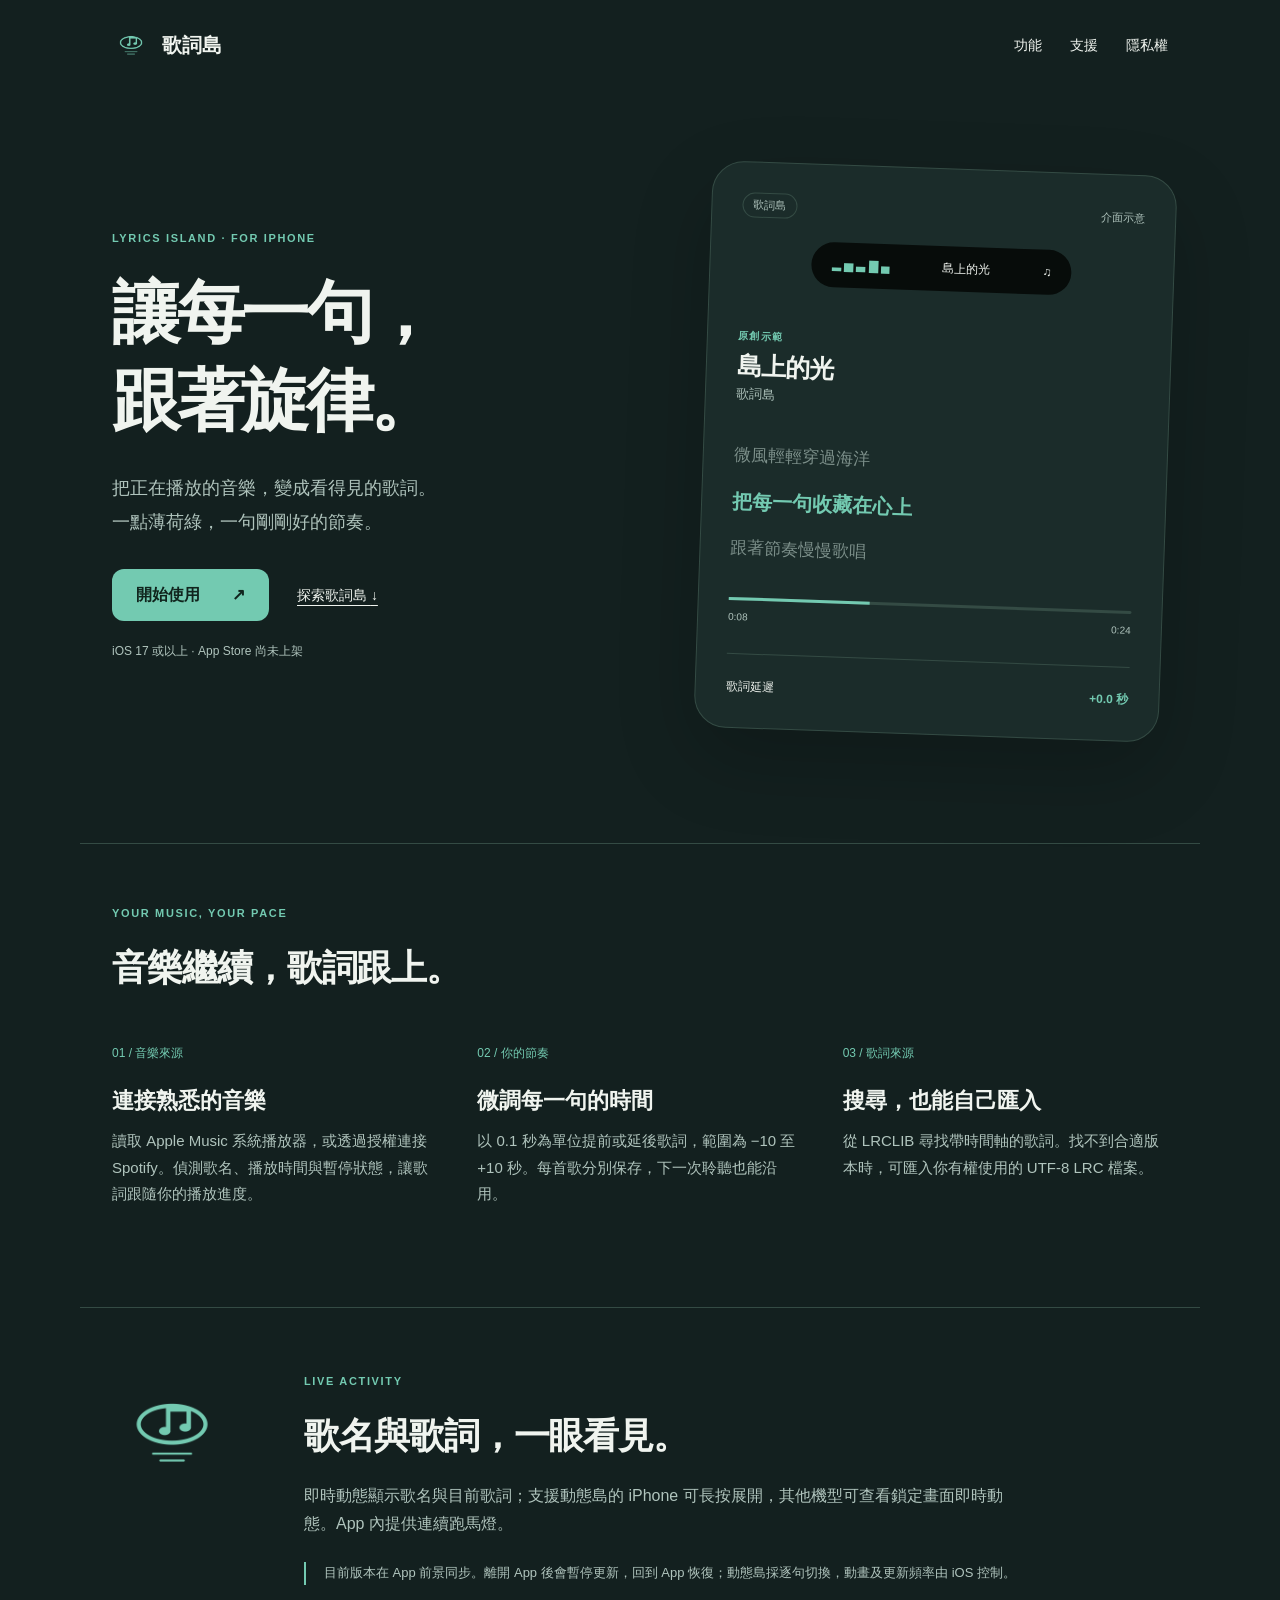
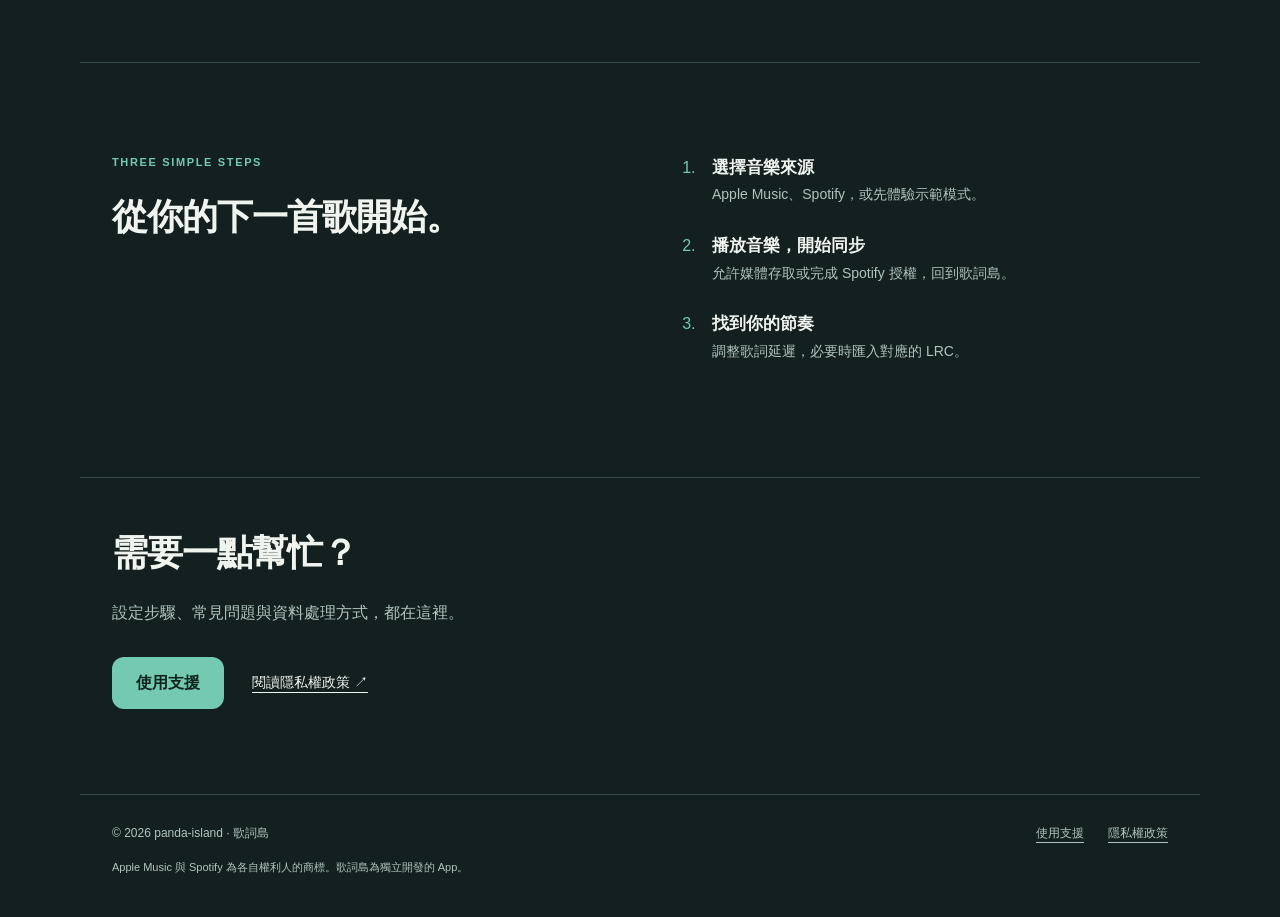
==== index.html @ ba19076a "Publish Lyrics Island website, support and privacy policy" ====
<!doctype html>
<html lang="zh-Hant">
<head>
  <meta charset="utf-8"><meta name="viewport" content="width=device-width,initial-scale=1">
  <title>歌詞島｜讓每一句，跟著旋律</title>
  <meta name="description" content="歌詞島是簡潔的 iPhone 同步歌詞 App，支援 Apple Music、Spotify、LRC 匯入與歌詞延遲調整。查看使用支援與隱私權政策。">
  <meta name="theme-color" content="#13201f">
  <meta property="og:title" content="歌詞島｜讓每一句，跟著旋律">
  <meta property="og:description" content="你的音樂，你的節奏。Apple Music 與 Spotify 同步歌詞工具。">
  <meta property="og:image" content="https://panda-island.github.io/assets/icon.png">
  <link rel="canonical" href="https://panda-island.github.io/">
  <link rel="icon" href="assets/icon.png"><link rel="stylesheet" href="assets/style.css">
</head>
<body>
  <a class="skip" href="#main">跳至主要內容</a>
  <header class="header wrap"><a class="brand" href="./" aria-label="歌詞島首頁"><img src="assets/icon.png" alt="" width="38" height="38">歌詞島</a><nav aria-label="主選單"><a href="#features">功能</a><a href="support/">支援</a><a href="privacy/">隱私權</a></nav></header>
  <main id="main">
    <section class="hero wrap">
      <div class="hero-copy"><p class="eyebrow">LYRICS ISLAND · FOR IPHONE</p><h1>讓每一句，<br>跟著旋律。</h1><p class="intro">把正在播放的音樂，變成看得見的歌詞。<br>一點薄荷綠，一句剛剛好的節奏。</p><div class="actions"><a class="button" href="support/">開始使用 <span aria-hidden="true">↗</span></a><a class="text-link" href="#features">探索歌詞島 <span aria-hidden="true">↓</span></a></div><p class="small">iOS 17 或以上 · App Store 尚未上架</p></div>
      <div class="preview" aria-label="歌詞島介面示意，使用原創示範歌詞">
        <div class="preview-top"><span class="pill">歌詞島</span><span>介面示意</span></div>
        <div class="island"><span class="wave" aria-hidden="true">▂ ▅ ▃ ▇ ▄</span><span>島上的光</span><span aria-hidden="true">♫</span></div>
        <div class="song"><span class="eyebrow">原創示範</span><h2>島上的光</h2><p>歌詞島</p></div>
        <div class="lyric-demo"><p class="muted">微風輕輕穿過海洋</p><p class="current">把每一句收藏在心上</p><p class="muted">跟著節奏慢慢歌唱</p></div>
        <div class="progress" aria-hidden="true"><span></span></div><div class="time"><span>0:08</span><span>0:24</span></div>
        <div class="delay-demo"><span>歌詞延遲</span><strong>+0.0 秒</strong></div>
      </div>
    </section>
    <section class="features wrap" id="features"><div class="section-heading"><p class="eyebrow">YOUR MUSIC, YOUR PACE</p><h2>音樂繼續，歌詞跟上。</h2></div><div class="feature-grid">
      <article><span class="number">01 / 音樂來源</span><h3>連接熟悉的音樂</h3><p>讀取 Apple Music 系統播放器，或透過授權連接 Spotify。偵測歌名、播放時間與暫停狀態，讓歌詞跟隨你的播放進度。</p></article>
      <article><span class="number">02 / 你的節奏</span><h3>微調每一句的時間</h3><p>以 0.1 秒為單位提前或延後歌詞，範圍為 −10 至 +10 秒。每首歌分別保存，下一次聆聽也能沿用。</p></article>
      <article><span class="number">03 / 歌詞來源</span><h3>搜尋，也能自己匯入</h3><p>從 LRCLIB 尋找帶時間軸的歌詞。找不到合適版本時，可匯入你有權使用的 UTF-8 LRC 檔案。</p></article>
    </div></section>
    <section class="activity-section wrap"><img src="assets/icon.png" alt="歌詞島薄荷綠音符圖示" width="120" height="120" loading="lazy"><div><p class="eyebrow">LIVE ACTIVITY</p><h2>歌名與歌詞，一眼看見。</h2><p>即時動態顯示歌名與目前歌詞；支援動態島的 iPhone 可長按展開，其他機型可查看鎖定畫面即時動態。App 內提供連續跑馬燈。</p><p class="notice">目前版本在 App 前景同步。離開 App 後會暫停更新，回到 App 恢復；動態島採逐句切換，動畫及更新頻率由 iOS 控制。</p></div></section>
    <section class="getting-started wrap"><div><p class="eyebrow">THREE SIMPLE STEPS</p><h2>從你的下一首歌開始。</h2></div><ol><li><strong>選擇音樂來源</strong><span>Apple Music、Spotify，或先體驗示範模式。</span></li><li><strong>播放音樂，開始同步</strong><span>允許媒體存取或完成 Spotify 授權，回到歌詞島。</span></li><li><strong>找到你的節奏</strong><span>調整歌詞延遲，必要時匯入對應的 LRC。</span></li></ol></section>
    <section class="help-strip wrap"><h2>需要一點幫忙？</h2><p>設定步驟、常見問題與資料處理方式，都在這裡。</p><div class="actions"><a class="button" href="support/">使用支援</a><a class="text-link" href="privacy/">閱讀隱私權政策 ↗</a></div></section>
  </main>
  <footer class="footer wrap"><span>© 2026 panda-island · 歌詞島</span><div><a href="support/">使用支援</a><a href="privacy/">隱私權政策</a></div><p>Apple Music 與 Spotify 為各自權利人的商標。歌詞島為獨立開發的 App。</p></footer>
</body>
</html>
---- assets/style.css ----
:root{color-scheme:dark;--bg:#13201f;--surface:#1b2c2a;--mint:#73cab1;--text:#f0f4ef;--muted:#b0c4bd;--line:#344b44;--ink:#10241d}
*{box-sizing:border-box}html{scroll-behavior:smooth;scroll-padding-top:24px}body{margin:0;background:var(--bg);color:var(--text);font-family:-apple-system,BlinkMacSystemFont,"Segoe UI","Noto Sans TC",sans-serif;line-height:1.75}a{color:inherit;text-underline-offset:5px}a:hover{color:var(--mint)}a:focus-visible,summary:focus-visible{outline:3px solid var(--mint);outline-offset:5px}.wrap{max-width:1120px;margin:auto;padding-inline:32px}.skip{position:absolute;left:16px;top:-100px;background:var(--mint);color:var(--ink);padding:8px 16px;z-index:5}.skip:focus{top:12px}.header{display:flex;align-items:center;justify-content:space-between;padding-block:26px}.brand{display:flex;align-items:center;gap:12px;font-size:20px;font-weight:700;text-decoration:none}.brand img{border-radius:10px}.header nav{display:flex;gap:28px;font-size:14px}.header nav a{text-decoration:none}.hero{display:grid;grid-template-columns:1.1fr 1fr;align-items:center;gap:80px;padding-block:78px 108px}.eyebrow{font-size:11px;font-weight:700;letter-spacing:.15em;color:var(--mint);margin:0 0 20px}h1,h2,h3,p{margin-top:0}h1{font-size:clamp(42px,5.5vw,68px);letter-spacing:-.05em;line-height:1.3;margin-bottom:26px}h2{font-size:clamp(26px,3vw,36px);line-height:1.4;letter-spacing:-.03em;margin-bottom:20px}h3{font-size:22px;line-height:1.4;margin-block:20px 12px}.intro{font-size:18px;color:var(--muted);line-height:1.9}.actions{display:flex;align-items:center;gap:28px;flex-wrap:wrap;margin-block:30px 20px}.button{display:inline-flex;justify-content:center;align-items:center;gap:32px;background:var(--mint);color:var(--ink);text-decoration:none;font-weight:700;padding:12px 24px;border-radius:12px}.button:hover{background:#9fddc8;color:var(--ink)}.text-link{font-size:14px}.small{font-size:12px;color:var(--muted)}.preview{background:var(--surface);border:1px solid var(--line);border-radius:32px;padding:30px;box-shadow:0 30px 80px #0003;transform:rotate(2deg)}.preview-top{display:flex;justify-content:space-between;align-items:center;font-size:11px;color:var(--muted)}.pill{border:1px solid var(--line);border-radius:99px;padding:2px 10px}.island{display:flex;align-items:center;justify-content:space-between;background:#070c0a;border-radius:28px;margin:22px auto 36px;padding:12px 20px;font-size:12px;max-width:260px}.wave{color:var(--mint)}.song h2{font-size:25px;margin-bottom:0}.song p{font-size:13px;color:var(--muted)}.song .eyebrow{font-size:10px}.lyric-demo{margin-block:34px}.lyric-demo p{font-size:17px;margin-bottom:14px}.lyric-demo .current{font-size:20px;font-weight:700;color:var(--mint)}.muted{color:var(--muted);opacity:.65}.progress{height:3px;background:var(--line);border-radius:9px}.progress span{display:block;height:100%;width:35%;background:var(--mint)}.time{display:flex;justify-content:space-between;font-size:10px;color:var(--muted);margin-top:8px}.delay-demo{display:flex;justify-content:space-between;align-items:center;border-top:1px solid var(--line);padding-top:22px;margin-top:28px;font-size:12px}.delay-demo strong{color:var(--mint);font-variant-numeric:tabular-nums}.features{padding-block:60px 85px;border-top:1px solid var(--line)}.section-heading{margin-bottom:44px}.feature-grid{display:grid;grid-template-columns:repeat(3,1fr);gap:40px}.number{font-size:12px;color:var(--mint)}.feature-grid p{font-size:15px;color:var(--muted)}.activity-section{display:grid;grid-template-columns:140px 1fr;gap:52px;align-items:start;padding-block:64px;border-top:1px solid var(--line);border-bottom:1px solid var(--line)}.activity-section img{border-radius:28px}.activity-section p{max-width:720px;color:var(--muted)}.activity-section .eyebrow{color:var(--mint)}.notice{border-left:2px solid var(--mint);padding-left:18px;font-size:13px;margin-top:24px}.getting-started{display:grid;grid-template-columns:1fr 1fr;gap:80px;padding-block:90px}.getting-started ol{margin:0;padding-left:20px}.getting-started li{padding-left:12px;margin-bottom:24px;color:var(--mint)}.getting-started strong{display:block;color:var(--text);font-size:17px}.getting-started span{display:block;color:var(--muted);font-size:14px}.help-strip{padding-block:50px 65px;border-top:1px solid var(--line)}.help-strip p{color:var(--muted)}.footer{border-top:1px solid var(--line);padding-block:28px 40px;font-size:12px;color:var(--muted);display:flex;flex-wrap:wrap;justify-content:space-between;gap:14px}.footer div{display:flex;gap:24px}.footer p{flex-basis:100%;font-size:11px;margin:0}.document{max-width:840px;padding-block:50px 80px}.document h1{font-size:42px;margin-bottom:20px}.document .lead{font-size:18px;color:var(--muted)}.document section{margin-top:38px}.document section h2{font-size:23px}.document p,.document li{color:var(--muted)}.document strong{color:var(--text)}.document li{margin-bottom:10px}.document table{width:100%;border-collapse:collapse;font-size:14px}.document th,.document td{text-align:left;padding:16px 12px;border-bottom:1px solid var(--line);vertical-align:top}.document th{color:var(--mint)}.document td{color:var(--muted)}.document code{font-size:.9em;overflow-wrap:anywhere;background:var(--surface);padding:3px 7px;border-radius:5px}.contact{background:var(--surface);border:1px solid var(--line);padding:28px;border-radius:20px}.contact .button{margin-top:12px}details{border-bottom:1px solid var(--line);padding-block:18px}summary{cursor:pointer;font-weight:650}details p{margin:12px 0 0;padding-left:4px}.table-scroll{overflow-x:auto}.document ul{padding-left:23px}.last-updated{font-size:13px;color:var(--muted);border-bottom:1px solid var(--line);padding-bottom:28px}.crumb{color:var(--mint);font-size:13px;display:inline-block;margin-bottom:24px}.document .eyebrow{color:var(--mint)}
@media(max-width:760px){.wrap{padding-inline:24px}.header{padding-block:20px}.header nav{gap:18px;font-size:13px}.hero{grid-template-columns:1fr;gap:44px;padding-block:42px 60px}.preview{transform:none;max-width:460px;width:100%;margin:auto;padding:26px}.feature-grid{grid-template-columns:1fr;gap:22px}.features{padding-block:44px}.feature-grid article{border-top:1px solid var(--line);padding-top:25px}.activity-section{grid-template-columns:1fr;gap:25px;padding-block:44px}.activity-section img{width:80px;height:80px;border-radius:20px}.getting-started{grid-template-columns:1fr;gap:20px;padding-block:50px}.help-strip{padding-block:40px}.document{padding-block:30px 55px}.document h1{font-size:34px}.document table{min-width:560px}.footer{gap:20px}.intro br{display:none}.brand{font-size:18px;gap:8px}.brand img{width:32px;height:32px}.actions{gap:20px}}
@media(prefers-reduced-motion:reduce){html{scroll-behavior:auto}}
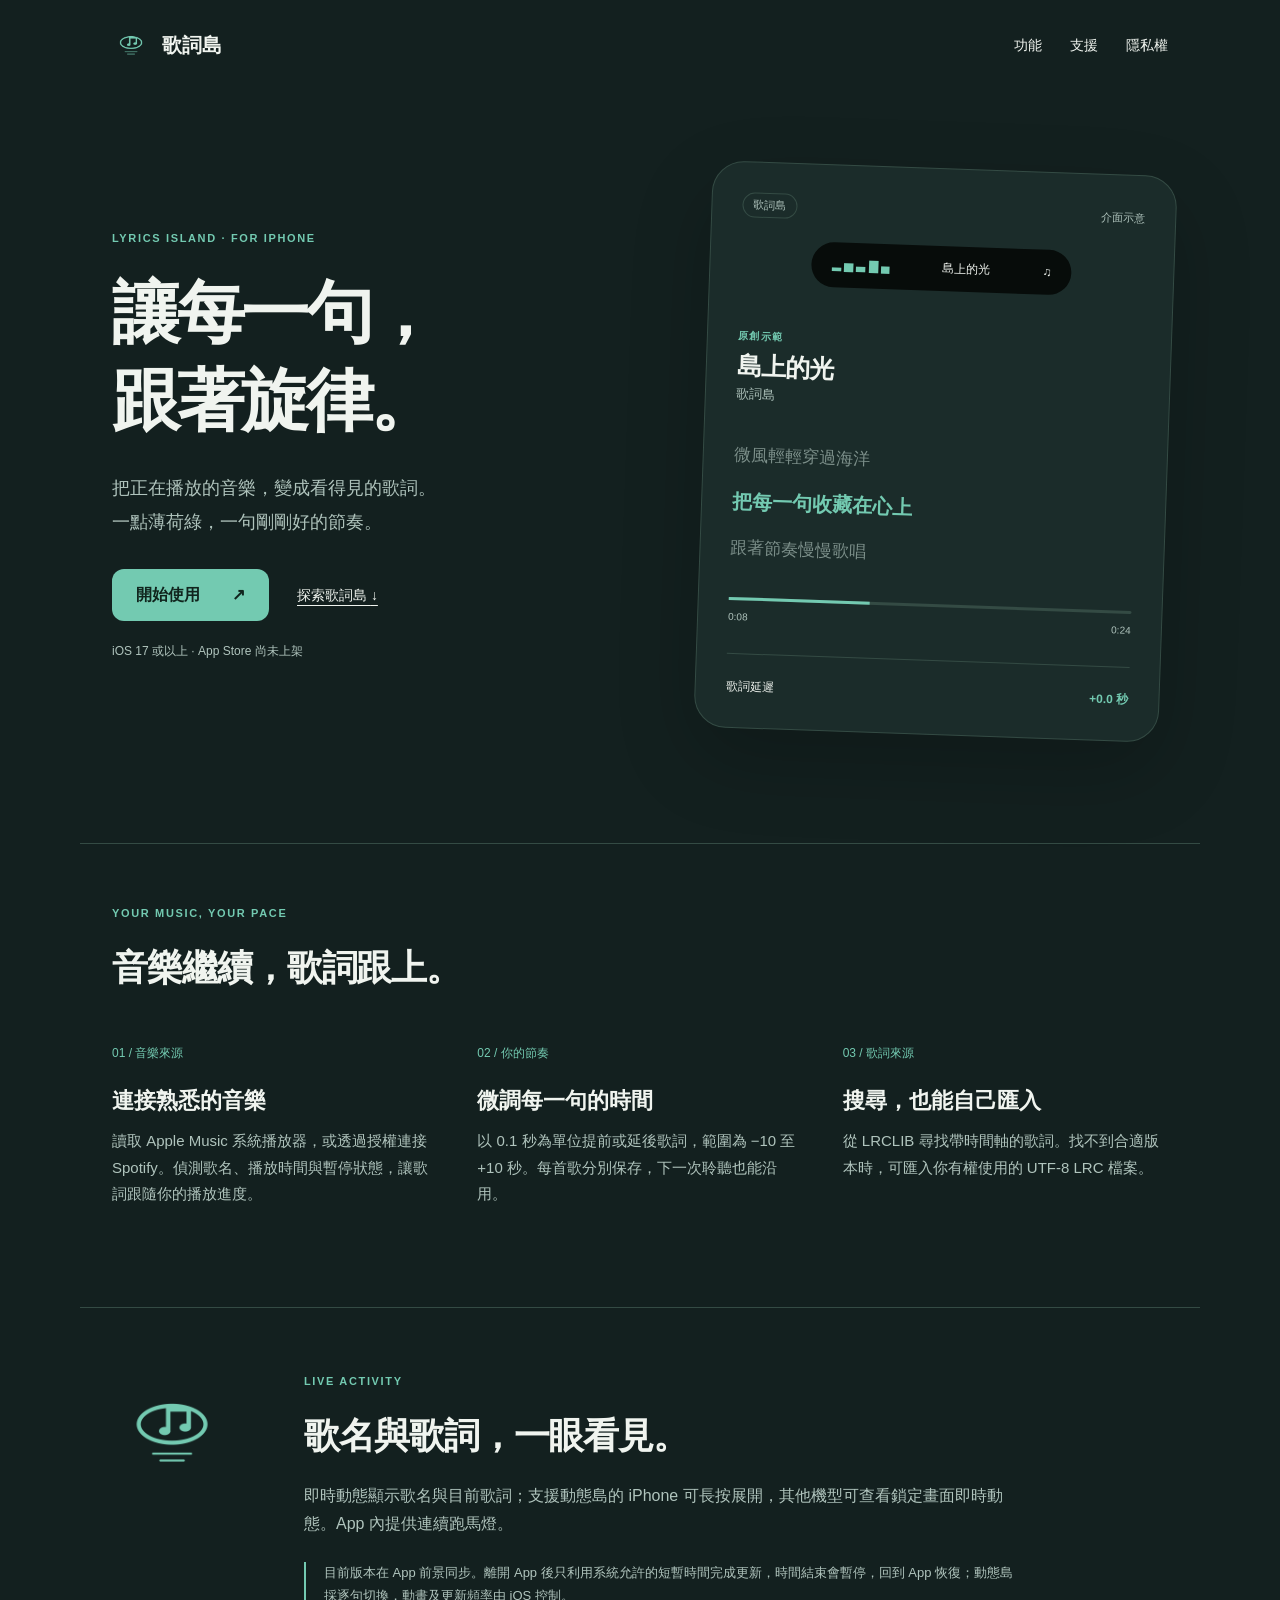
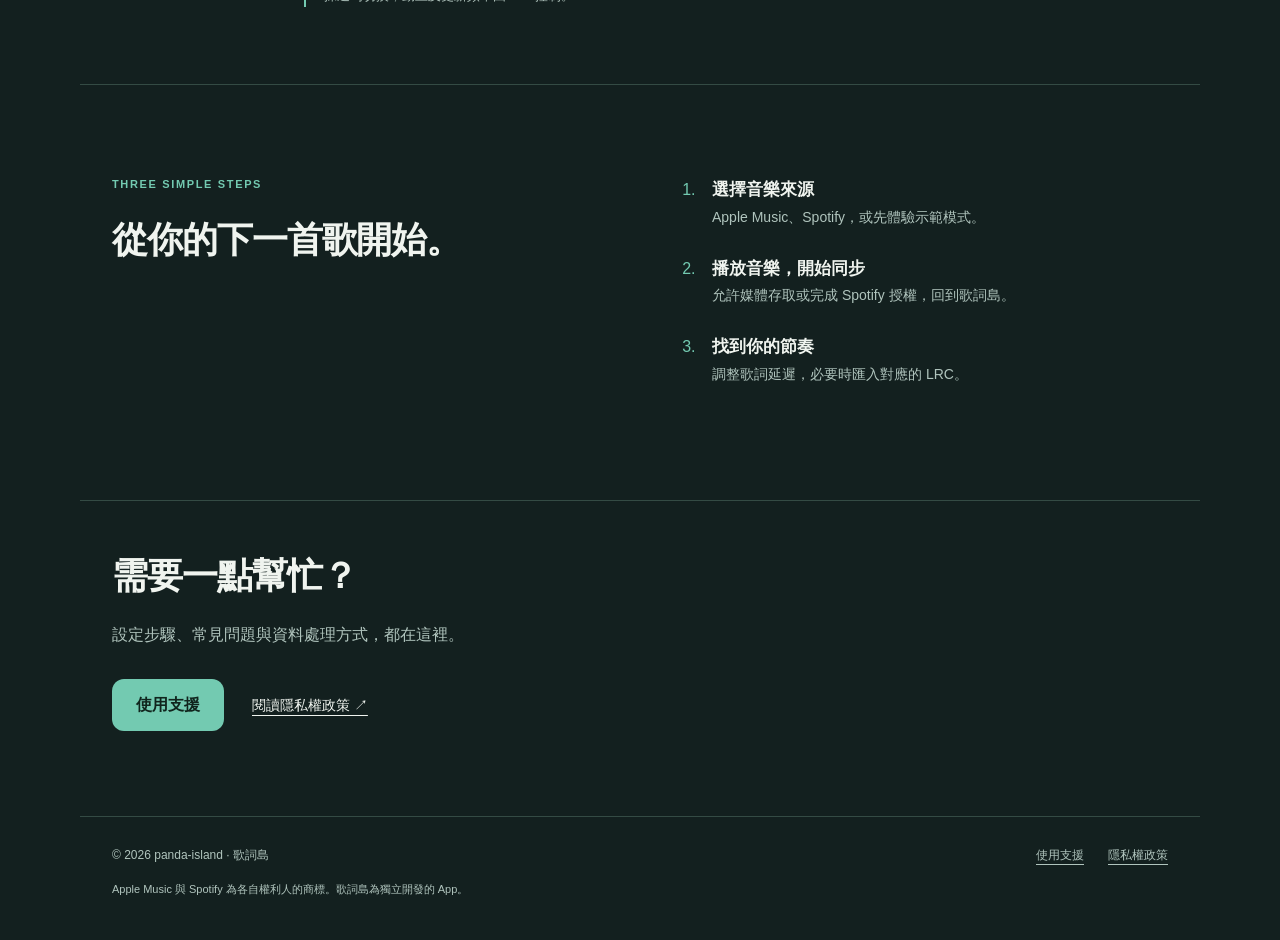
==== commit 79f9ae07: "Clarify finite background updates and store release scope" ====
--- a/index.html
+++ b/index.html
@@ -31,7 +31,7 @@
       <article><span class="number">02 / 你的節奏</span><h3>微調每一句的時間</h3><p>以 0.1 秒為單位提前或延後歌詞，範圍為 −10 至 +10 秒。每首歌分別保存，下一次聆聽也能沿用。</p></article>
       <article><span class="number">03 / 歌詞來源</span><h3>搜尋，也能自己匯入</h3><p>從 LRCLIB 尋找帶時間軸的歌詞。找不到合適版本時，可匯入你有權使用的 UTF-8 LRC 檔案。</p></article>
     </div></section>
-    <section class="activity-section wrap"><img src="assets/icon.png" alt="歌詞島薄荷綠音符圖示" width="120" height="120" loading="lazy"><div><p class="eyebrow">LIVE ACTIVITY</p><h2>歌名與歌詞，一眼看見。</h2><p>即時動態顯示歌名與目前歌詞；支援動態島的 iPhone 可長按展開，其他機型可查看鎖定畫面即時動態。App 內提供連續跑馬燈。</p><p class="notice">目前版本在 App 前景同步。離開 App 後會暫停更新，回到 App 恢復；動態島採逐句切換，動畫及更新頻率由 iOS 控制。</p></div></section>
+    <section class="activity-section wrap"><img src="assets/icon.png" alt="歌詞島薄荷綠音符圖示" width="120" height="120" loading="lazy"><div><p class="eyebrow">LIVE ACTIVITY</p><h2>歌名與歌詞，一眼看見。</h2><p>即時動態顯示歌名與目前歌詞；支援動態島的 iPhone 可長按展開，其他機型可查看鎖定畫面即時動態。App 內提供連續跑馬燈。</p><p class="notice">目前版本在 App 前景同步。離開 App 後只利用系統允許的短暫時間完成更新，時間結束會暫停，回到 App 恢復；動態島採逐句切換，動畫及更新頻率由 iOS 控制。</p></div></section>
     <section class="getting-started wrap"><div><p class="eyebrow">THREE SIMPLE STEPS</p><h2>從你的下一首歌開始。</h2></div><ol><li><strong>選擇音樂來源</strong><span>Apple Music、Spotify，或先體驗示範模式。</span></li><li><strong>播放音樂，開始同步</strong><span>允許媒體存取或完成 Spotify 授權，回到歌詞島。</span></li><li><strong>找到你的節奏</strong><span>調整歌詞延遲，必要時匯入對應的 LRC。</span></li></ol></section>
     <section class="help-strip wrap"><h2>需要一點幫忙？</h2><p>設定步驟、常見問題與資料處理方式，都在這裡。</p><div class="actions"><a class="button" href="support/">使用支援</a><a class="text-link" href="privacy/">閱讀隱私權政策 ↗</a></div></section>
   </main>
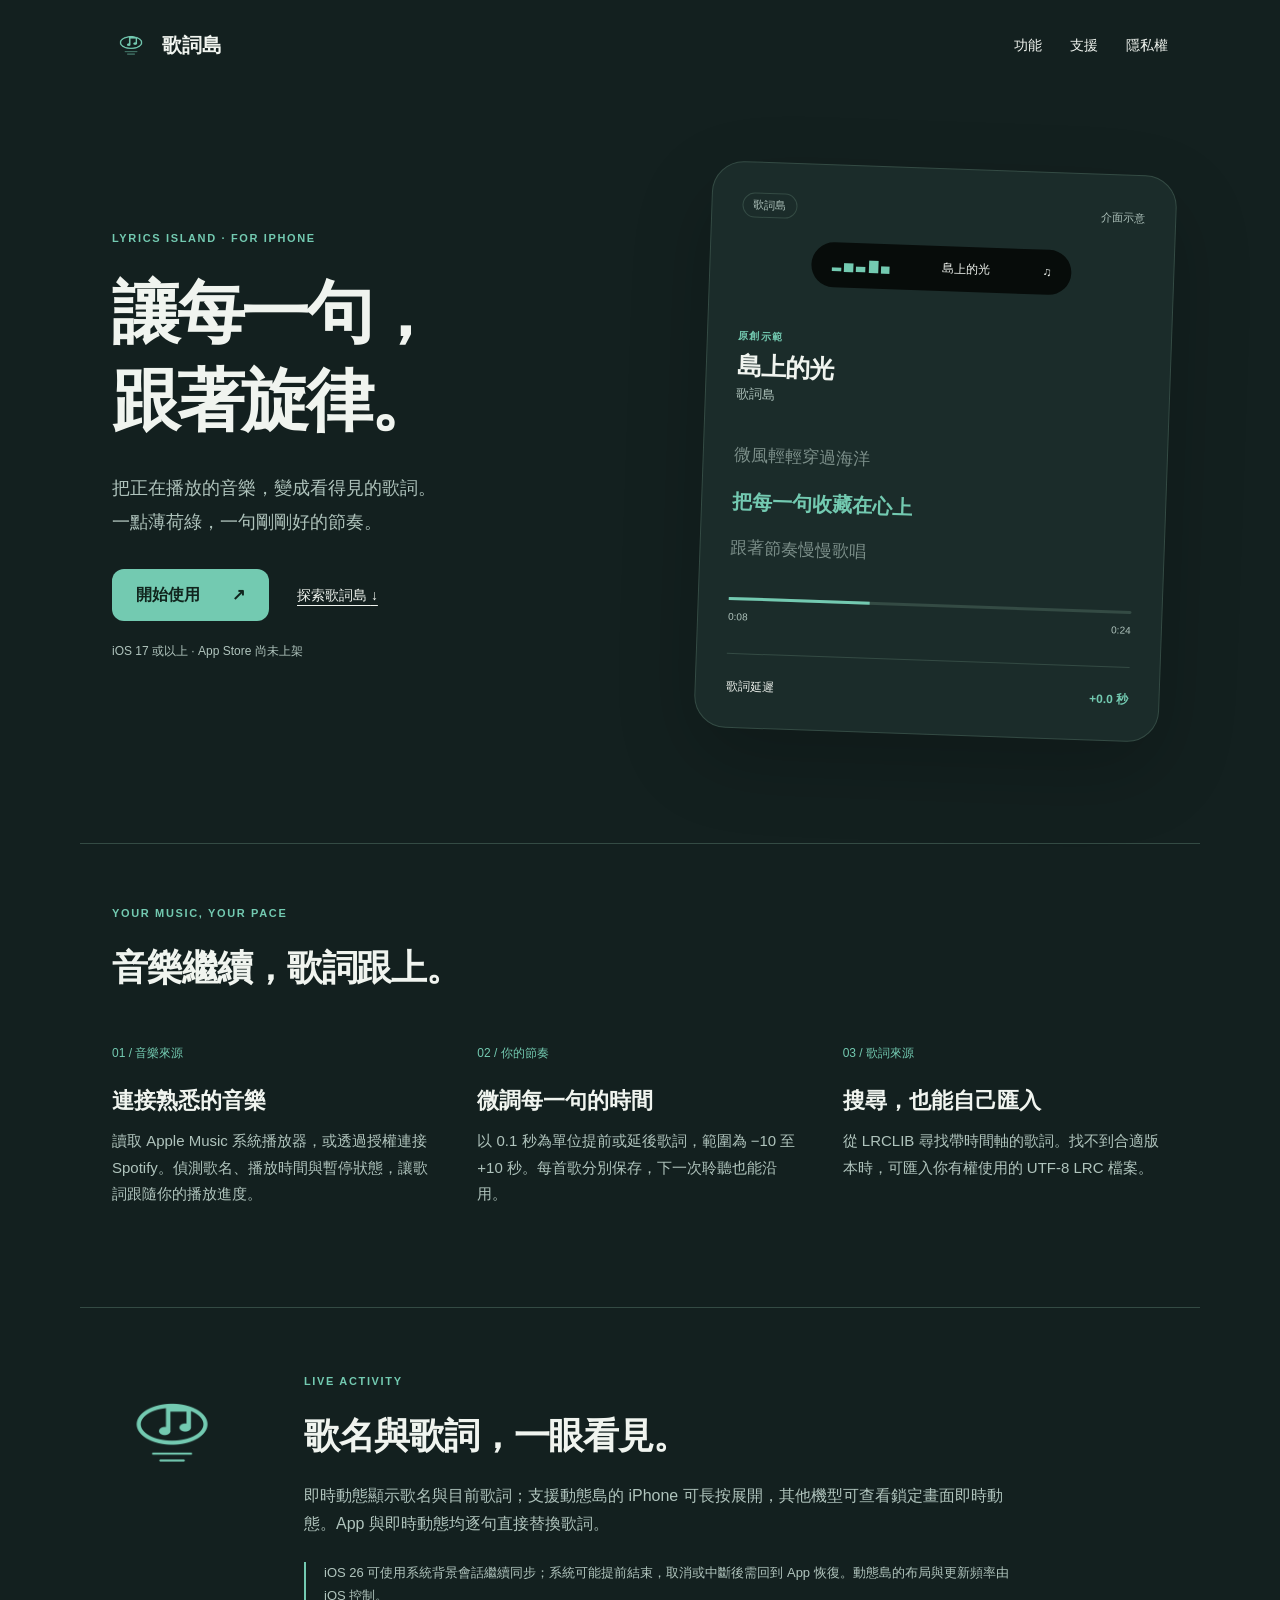
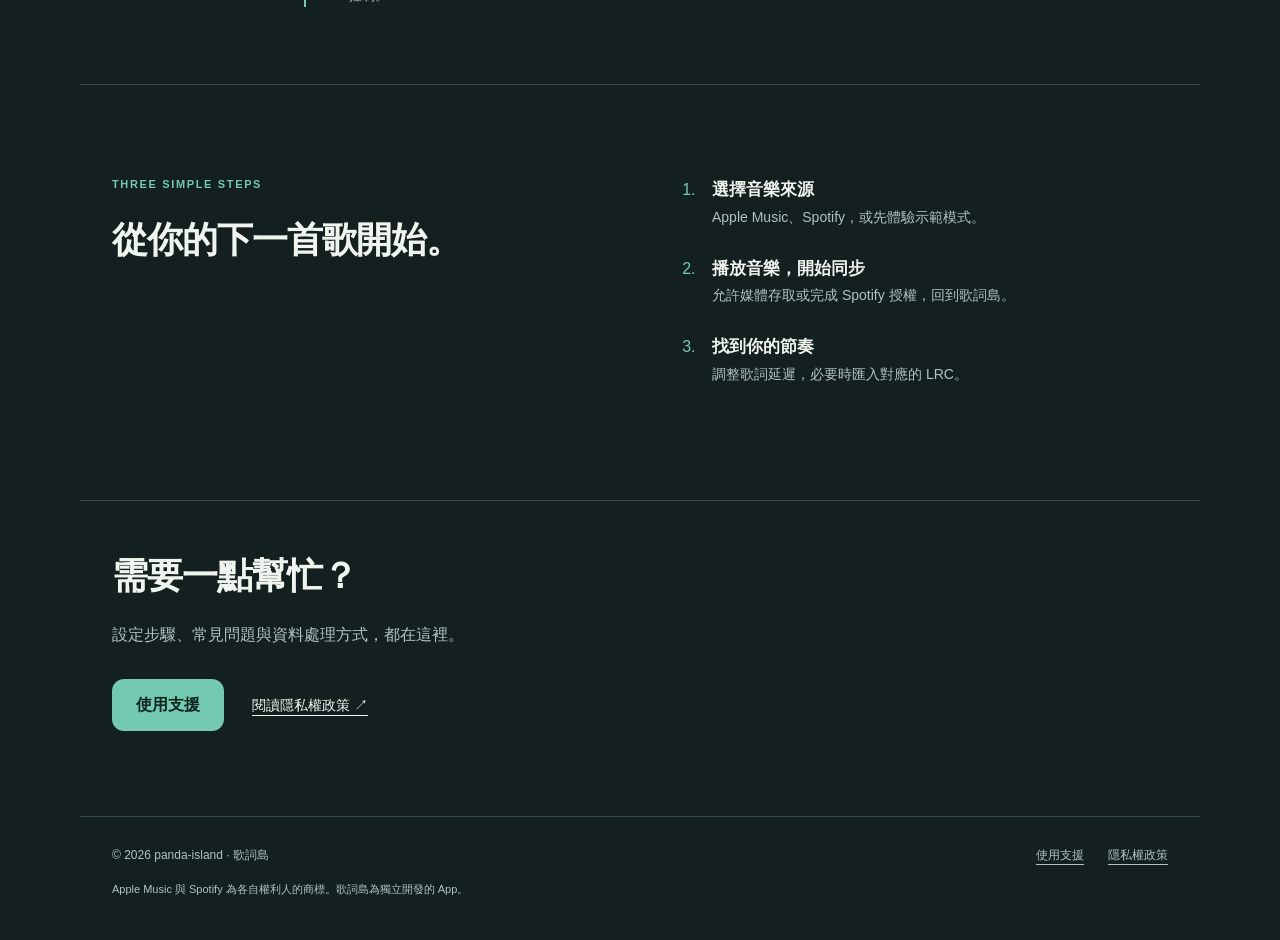
==== commit d057800f: "Update site for static lyrics and removal of PiP" ====
--- a/index.html
+++ b/index.html
@@ -31,7 +31,7 @@
       <article><span class="number">02 / 你的節奏</span><h3>微調每一句的時間</h3><p>以 0.1 秒為單位提前或延後歌詞，範圍為 −10 至 +10 秒。每首歌分別保存，下一次聆聽也能沿用。</p></article>
       <article><span class="number">03 / 歌詞來源</span><h3>搜尋，也能自己匯入</h3><p>從 LRCLIB 尋找帶時間軸的歌詞。找不到合適版本時，可匯入你有權使用的 UTF-8 LRC 檔案。</p></article>
     </div></section>
-    <section class="activity-section wrap"><img src="assets/icon.png" alt="歌詞島薄荷綠音符圖示" width="120" height="120" loading="lazy"><div><p class="eyebrow">LIVE ACTIVITY</p><h2>歌名與歌詞，一眼看見。</h2><p>即時動態顯示歌名與目前歌詞；支援動態島的 iPhone 可長按展開，其他機型可查看鎖定畫面即時動態。App 內提供連續跑馬燈。</p><p class="notice">目前版本在 App 前景同步。離開 App 後只利用系統允許的短暫時間完成更新，時間結束會暫停，回到 App 恢復；動態島採逐句切換，動畫及更新頻率由 iOS 控制。</p></div></section>
+    <section class="activity-section wrap"><img src="assets/icon.png" alt="歌詞島薄荷綠音符圖示" width="120" height="120" loading="lazy"><div><p class="eyebrow">LIVE ACTIVITY</p><h2>歌名與歌詞，一眼看見。</h2><p>即時動態顯示歌名與目前歌詞；支援動態島的 iPhone 可長按展開，其他機型可查看鎖定畫面即時動態。App 與即時動態均逐句直接替換歌詞。</p><p class="notice">iOS 26 可使用系統背景會話繼續同步；系統可能提前結束，取消或中斷後需回到 App 恢復。動態島的布局與更新頻率由 iOS 控制。</p></div></section>
     <section class="getting-started wrap"><div><p class="eyebrow">THREE SIMPLE STEPS</p><h2>從你的下一首歌開始。</h2></div><ol><li><strong>選擇音樂來源</strong><span>Apple Music、Spotify，或先體驗示範模式。</span></li><li><strong>播放音樂，開始同步</strong><span>允許媒體存取或完成 Spotify 授權，回到歌詞島。</span></li><li><strong>找到你的節奏</strong><span>調整歌詞延遲，必要時匯入對應的 LRC。</span></li></ol></section>
     <section class="help-strip wrap"><h2>需要一點幫忙？</h2><p>設定步驟、常見問題與資料處理方式，都在這裡。</p><div class="actions"><a class="button" href="support/">使用支援</a><a class="text-link" href="privacy/">閱讀隱私權政策 ↗</a></div></section>
   </main>
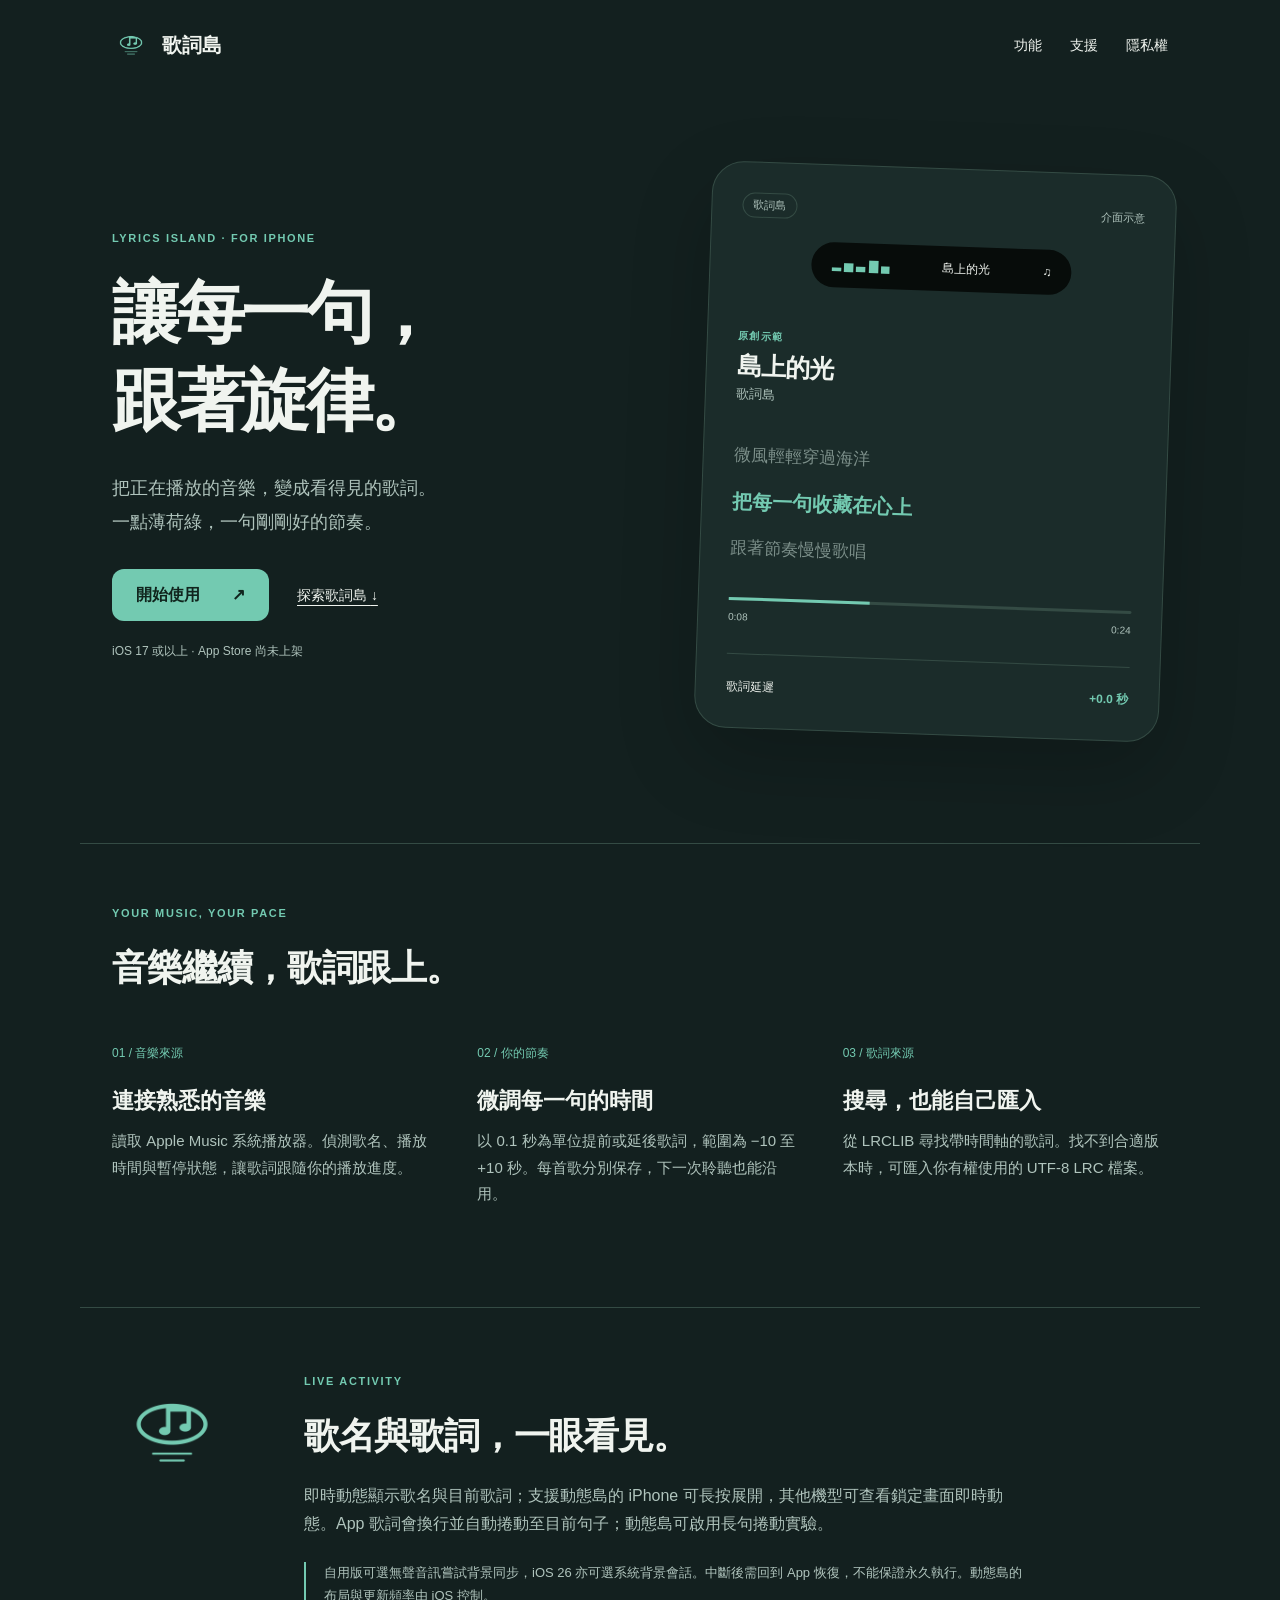
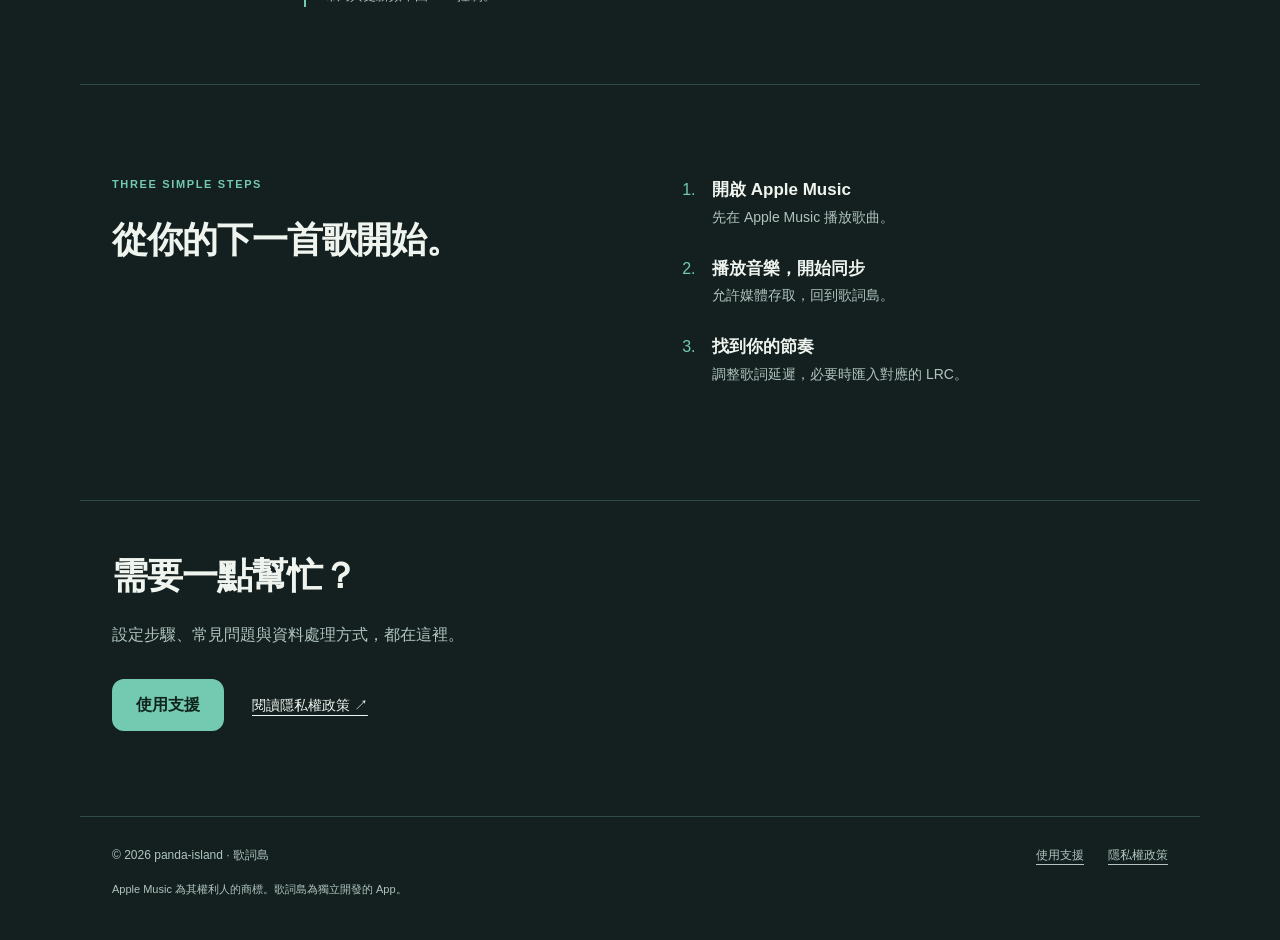
==== commit 2eadc8dc: "Document Apple Music only, audio background and lyric scrolling" ====
--- a/index.html
+++ b/index.html
@@ -3,10 +3,10 @@
 <head>
   <meta charset="utf-8"><meta name="viewport" content="width=device-width,initial-scale=1">
   <title>歌詞島｜讓每一句，跟著旋律</title>
-  <meta name="description" content="歌詞島是簡潔的 iPhone 同步歌詞 App，支援 Apple Music、Spotify、LRC 匯入與歌詞延遲調整。查看使用支援與隱私權政策。">
+  <meta name="description" content="歌詞島是簡潔的 iPhone 同步歌詞 App，支援 Apple Music、LRC 匯入與歌詞延遲調整。查看使用支援與隱私權政策。">
   <meta name="theme-color" content="#13201f">
   <meta property="og:title" content="歌詞島｜讓每一句，跟著旋律">
-  <meta property="og:description" content="你的音樂，你的節奏。Apple Music 與 Spotify 同步歌詞工具。">
+  <meta property="og:description" content="你的音樂，你的節奏。Apple Music 同步歌詞工具。">
   <meta property="og:image" content="https://panda-island.github.io/assets/icon.png">
   <link rel="canonical" href="https://panda-island.github.io/">
   <link rel="icon" href="assets/icon.png"><link rel="stylesheet" href="assets/style.css">
@@ -27,14 +27,14 @@
       </div>
     </section>
     <section class="features wrap" id="features"><div class="section-heading"><p class="eyebrow">YOUR MUSIC, YOUR PACE</p><h2>音樂繼續，歌詞跟上。</h2></div><div class="feature-grid">
-      <article><span class="number">01 / 音樂來源</span><h3>連接熟悉的音樂</h3><p>讀取 Apple Music 系統播放器，或透過授權連接 Spotify。偵測歌名、播放時間與暫停狀態，讓歌詞跟隨你的播放進度。</p></article>
+      <article><span class="number">01 / 音樂來源</span><h3>連接熟悉的音樂</h3><p>讀取 Apple Music 系統播放器。偵測歌名、播放時間與暫停狀態，讓歌詞跟隨你的播放進度。</p></article>
       <article><span class="number">02 / 你的節奏</span><h3>微調每一句的時間</h3><p>以 0.1 秒為單位提前或延後歌詞，範圍為 −10 至 +10 秒。每首歌分別保存，下一次聆聽也能沿用。</p></article>
       <article><span class="number">03 / 歌詞來源</span><h3>搜尋，也能自己匯入</h3><p>從 LRCLIB 尋找帶時間軸的歌詞。找不到合適版本時，可匯入你有權使用的 UTF-8 LRC 檔案。</p></article>
     </div></section>
-    <section class="activity-section wrap"><img src="assets/icon.png" alt="歌詞島薄荷綠音符圖示" width="120" height="120" loading="lazy"><div><p class="eyebrow">LIVE ACTIVITY</p><h2>歌名與歌詞，一眼看見。</h2><p>即時動態顯示歌名與目前歌詞；支援動態島的 iPhone 可長按展開，其他機型可查看鎖定畫面即時動態。App 與即時動態均逐句直接替換歌詞。</p><p class="notice">iOS 26 可使用系統背景會話繼續同步；系統可能提前結束，取消或中斷後需回到 App 恢復。動態島的布局與更新頻率由 iOS 控制。</p></div></section>
-    <section class="getting-started wrap"><div><p class="eyebrow">THREE SIMPLE STEPS</p><h2>從你的下一首歌開始。</h2></div><ol><li><strong>選擇音樂來源</strong><span>Apple Music、Spotify，或先體驗示範模式。</span></li><li><strong>播放音樂，開始同步</strong><span>允許媒體存取或完成 Spotify 授權，回到歌詞島。</span></li><li><strong>找到你的節奏</strong><span>調整歌詞延遲，必要時匯入對應的 LRC。</span></li></ol></section>
+    <section class="activity-section wrap"><img src="assets/icon.png" alt="歌詞島薄荷綠音符圖示" width="120" height="120" loading="lazy"><div><p class="eyebrow">LIVE ACTIVITY</p><h2>歌名與歌詞，一眼看見。</h2><p>即時動態顯示歌名與目前歌詞；支援動態島的 iPhone 可長按展開，其他機型可查看鎖定畫面即時動態。App 歌詞會換行並自動捲動至目前句子；動態島可啟用長句捲動實驗。</p><p class="notice">自用版可選無聲音訊嘗試背景同步，iOS 26 亦可選系統背景會話。中斷後需回到 App 恢復，不能保證永久執行。動態島的布局與更新頻率由 iOS 控制。</p></div></section>
+    <section class="getting-started wrap"><div><p class="eyebrow">THREE SIMPLE STEPS</p><h2>從你的下一首歌開始。</h2></div><ol><li><strong>開啟 Apple Music</strong><span>先在 Apple Music 播放歌曲。</span></li><li><strong>播放音樂，開始同步</strong><span>允許媒體存取，回到歌詞島。</span></li><li><strong>找到你的節奏</strong><span>調整歌詞延遲，必要時匯入對應的 LRC。</span></li></ol></section>
     <section class="help-strip wrap"><h2>需要一點幫忙？</h2><p>設定步驟、常見問題與資料處理方式，都在這裡。</p><div class="actions"><a class="button" href="support/">使用支援</a><a class="text-link" href="privacy/">閱讀隱私權政策 ↗</a></div></section>
   </main>
-  <footer class="footer wrap"><span>© 2026 panda-island · 歌詞島</span><div><a href="support/">使用支援</a><a href="privacy/">隱私權政策</a></div><p>Apple Music 與 Spotify 為各自權利人的商標。歌詞島為獨立開發的 App。</p></footer>
+  <footer class="footer wrap"><span>© 2026 panda-island · 歌詞島</span><div><a href="support/">使用支援</a><a href="privacy/">隱私權政策</a></div><p>Apple Music 為其權利人的商標。歌詞島為獨立開發的 App。</p></footer>
 </body>
 </html>
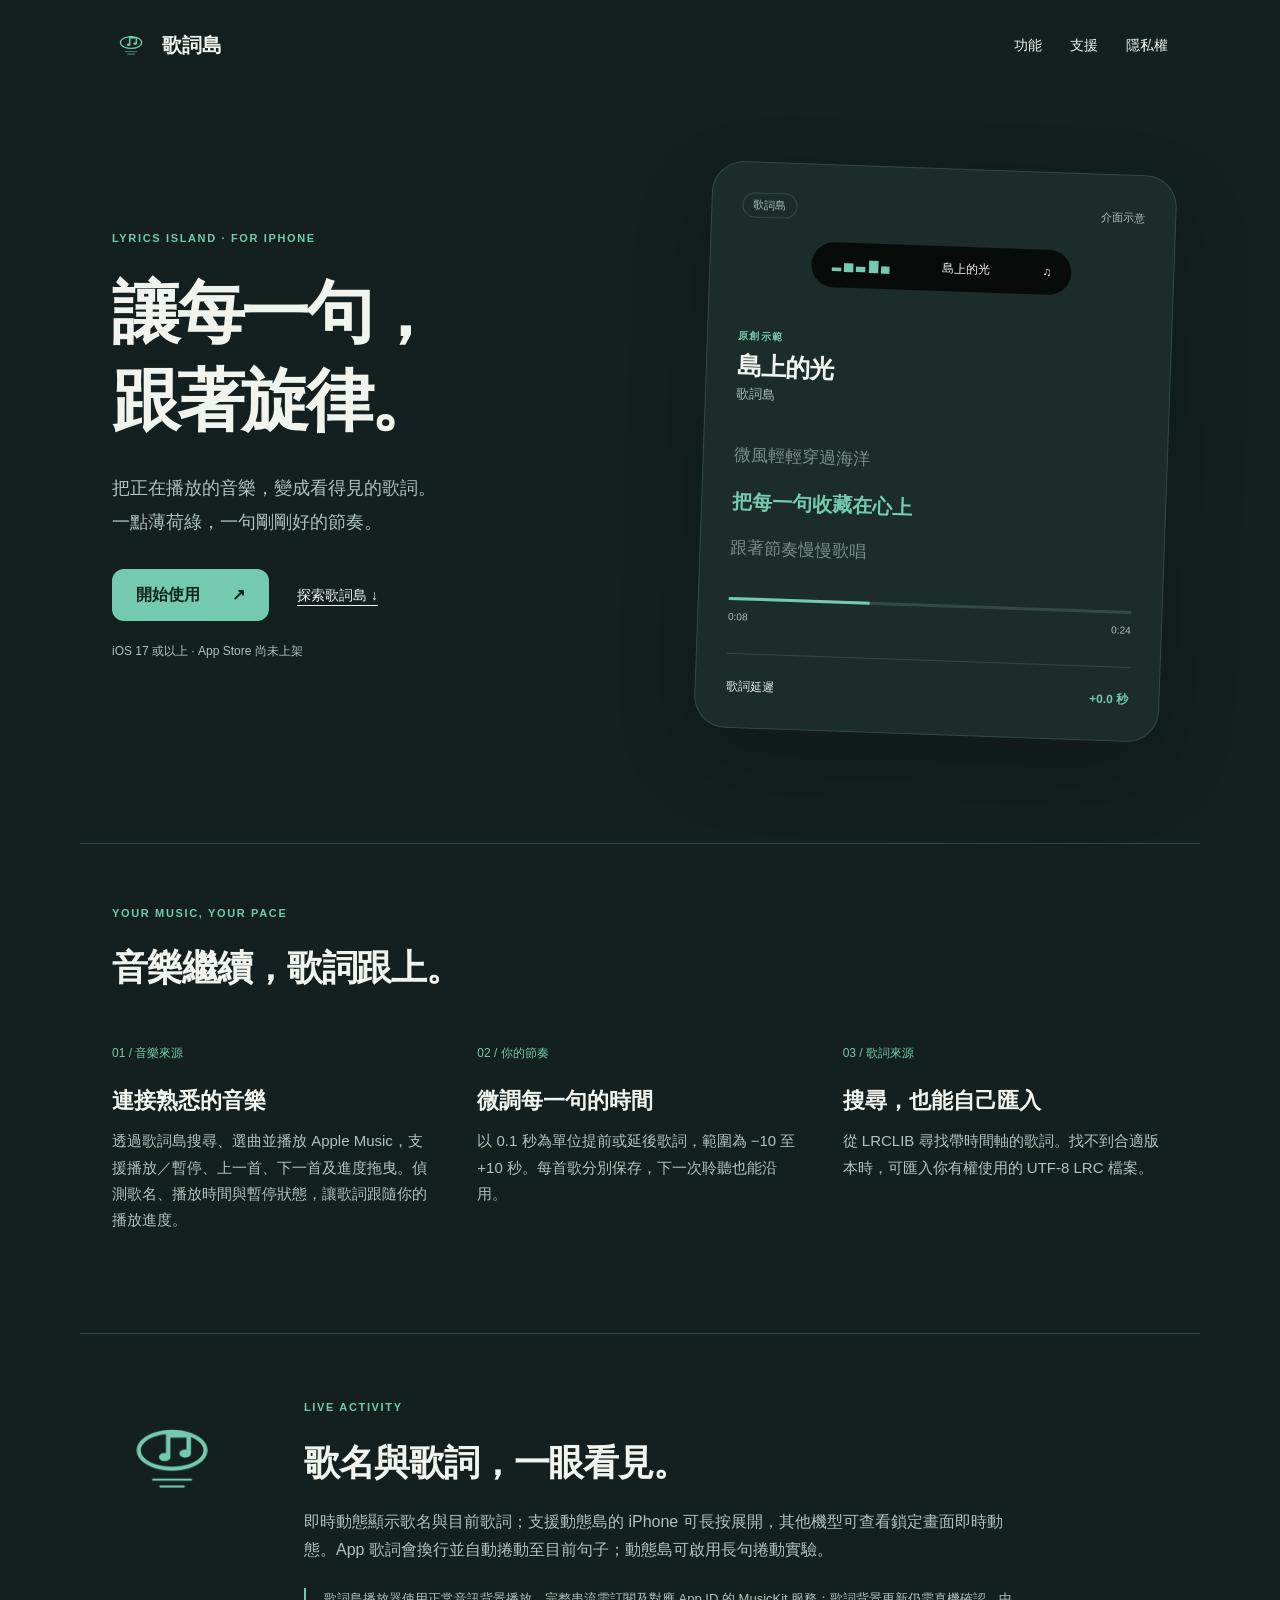
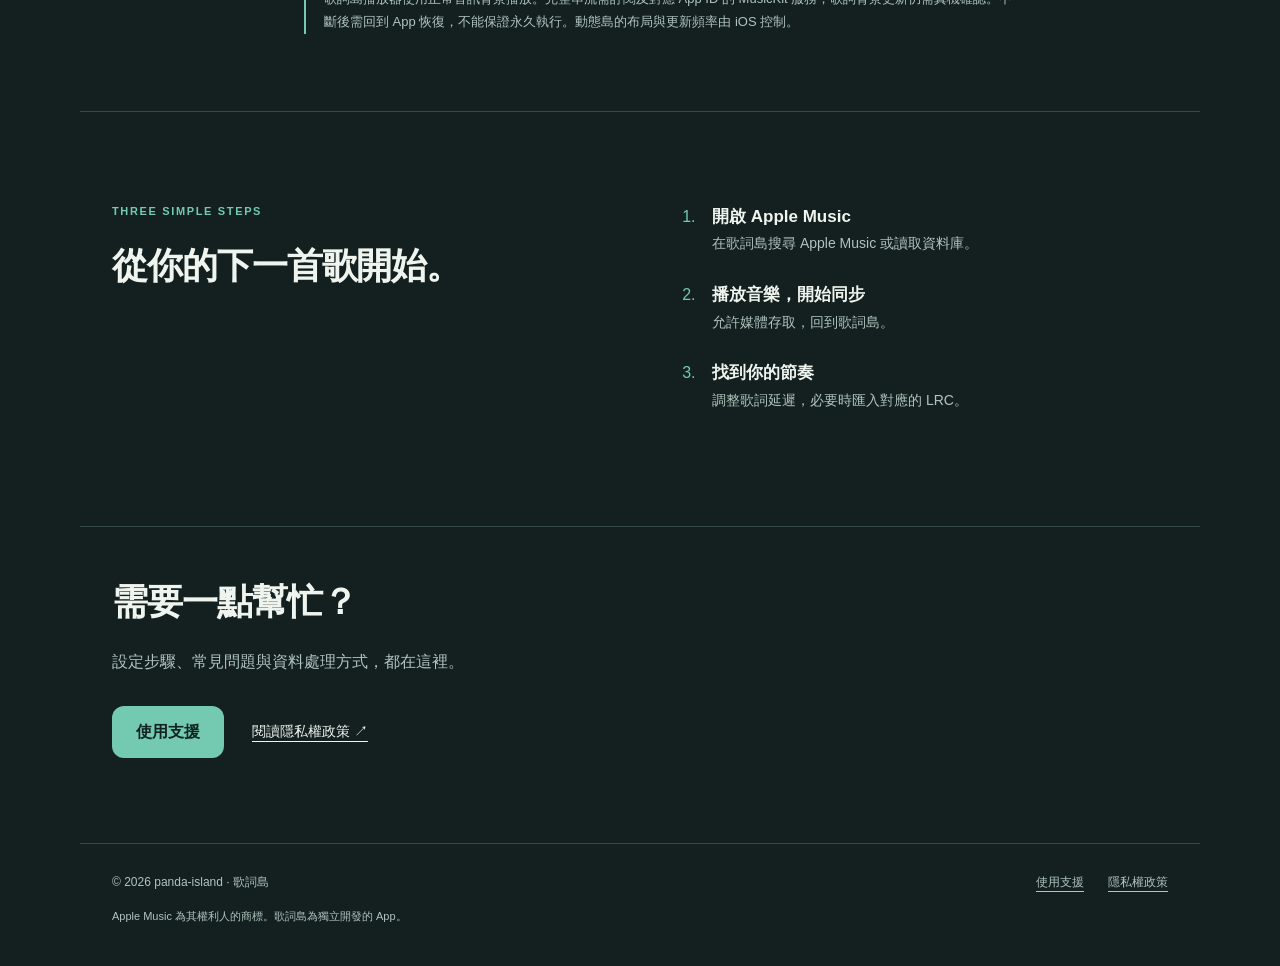
==== commit 4d7e8feb: "Document native MusicKit playback and setup requirements" ====
--- a/index.html
+++ b/index.html
@@ -27,12 +27,12 @@
       </div>
     </section>
     <section class="features wrap" id="features"><div class="section-heading"><p class="eyebrow">YOUR MUSIC, YOUR PACE</p><h2>音樂繼續，歌詞跟上。</h2></div><div class="feature-grid">
-      <article><span class="number">01 / 音樂來源</span><h3>連接熟悉的音樂</h3><p>讀取 Apple Music 系統播放器。偵測歌名、播放時間與暫停狀態，讓歌詞跟隨你的播放進度。</p></article>
+      <article><span class="number">01 / 音樂來源</span><h3>連接熟悉的音樂</h3><p>透過歌詞島搜尋、選曲並播放 Apple Music，支援播放／暫停、上一首、下一首及進度拖曳。偵測歌名、播放時間與暫停狀態，讓歌詞跟隨你的播放進度。</p></article>
       <article><span class="number">02 / 你的節奏</span><h3>微調每一句的時間</h3><p>以 0.1 秒為單位提前或延後歌詞，範圍為 −10 至 +10 秒。每首歌分別保存，下一次聆聽也能沿用。</p></article>
       <article><span class="number">03 / 歌詞來源</span><h3>搜尋，也能自己匯入</h3><p>從 LRCLIB 尋找帶時間軸的歌詞。找不到合適版本時，可匯入你有權使用的 UTF-8 LRC 檔案。</p></article>
     </div></section>
-    <section class="activity-section wrap"><img src="assets/icon.png" alt="歌詞島薄荷綠音符圖示" width="120" height="120" loading="lazy"><div><p class="eyebrow">LIVE ACTIVITY</p><h2>歌名與歌詞，一眼看見。</h2><p>即時動態顯示歌名與目前歌詞；支援動態島的 iPhone 可長按展開，其他機型可查看鎖定畫面即時動態。App 歌詞會換行並自動捲動至目前句子；動態島可啟用長句捲動實驗。</p><p class="notice">自用版可選無聲音訊嘗試背景同步，iOS 26 亦可選系統背景會話。中斷後需回到 App 恢復，不能保證永久執行。動態島的布局與更新頻率由 iOS 控制。</p></div></section>
-    <section class="getting-started wrap"><div><p class="eyebrow">THREE SIMPLE STEPS</p><h2>從你的下一首歌開始。</h2></div><ol><li><strong>開啟 Apple Music</strong><span>先在 Apple Music 播放歌曲。</span></li><li><strong>播放音樂，開始同步</strong><span>允許媒體存取，回到歌詞島。</span></li><li><strong>找到你的節奏</strong><span>調整歌詞延遲，必要時匯入對應的 LRC。</span></li></ol></section>
+    <section class="activity-section wrap"><img src="assets/icon.png" alt="歌詞島薄荷綠音符圖示" width="120" height="120" loading="lazy"><div><p class="eyebrow">LIVE ACTIVITY</p><h2>歌名與歌詞，一眼看見。</h2><p>即時動態顯示歌名與目前歌詞；支援動態島的 iPhone 可長按展開，其他機型可查看鎖定畫面即時動態。App 歌詞會換行並自動捲動至目前句子；動態島可啟用長句捲動實驗。</p><p class="notice">歌詞島播放器使用正常音訊背景播放。完整串流需訂閱及對應 App ID 的 MusicKit 服務；歌詞背景更新仍需真機確認。中斷後需回到 App 恢復，不能保證永久執行。動態島的布局與更新頻率由 iOS 控制。</p></div></section>
+    <section class="getting-started wrap"><div><p class="eyebrow">THREE SIMPLE STEPS</p><h2>從你的下一首歌開始。</h2></div><ol><li><strong>開啟 Apple Music</strong><span>在歌詞島搜尋 Apple Music 或讀取資料庫。</span></li><li><strong>播放音樂，開始同步</strong><span>允許媒體存取，回到歌詞島。</span></li><li><strong>找到你的節奏</strong><span>調整歌詞延遲，必要時匯入對應的 LRC。</span></li></ol></section>
     <section class="help-strip wrap"><h2>需要一點幫忙？</h2><p>設定步驟、常見問題與資料處理方式，都在這裡。</p><div class="actions"><a class="button" href="support/">使用支援</a><a class="text-link" href="privacy/">閱讀隱私權政策 ↗</a></div></section>
   </main>
   <footer class="footer wrap"><span>© 2026 panda-island · 歌詞島</span><div><a href="support/">使用支援</a><a href="privacy/">隱私權政策</a></div><p>Apple Music 為其權利人的商標。歌詞島為獨立開發的 App。</p></footer>
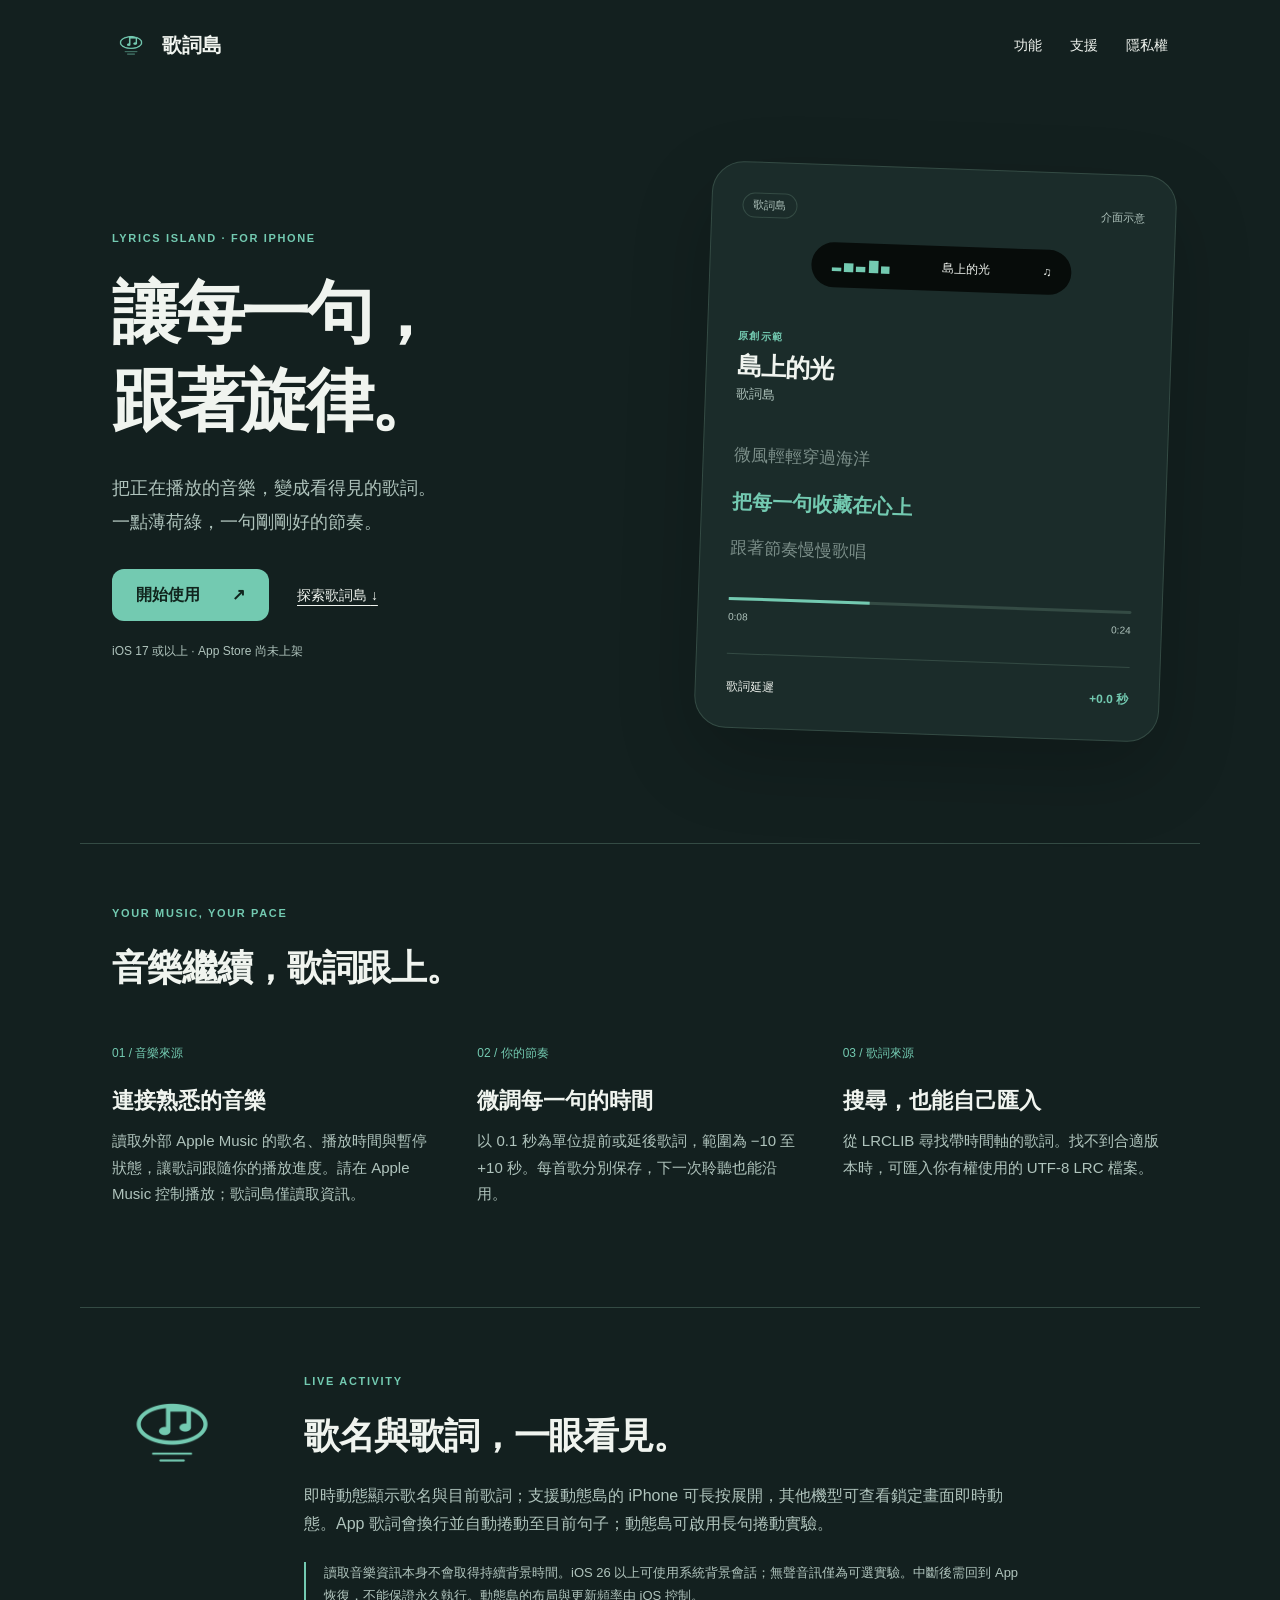
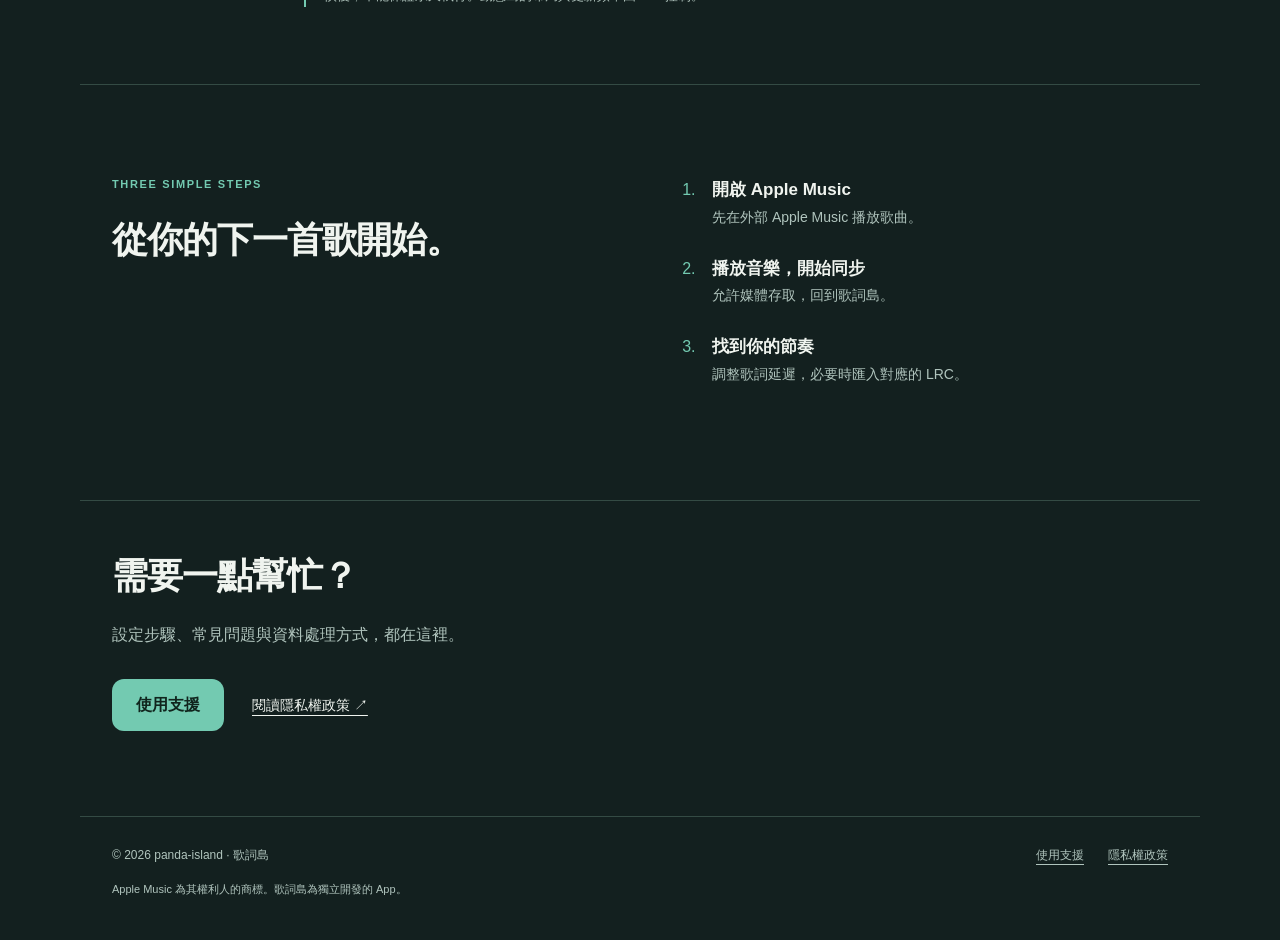
==== commit 0412d8fa: "Document external Apple Music read-only synchronization" ====
--- a/index.html
+++ b/index.html
@@ -27,12 +27,12 @@
       </div>
     </section>
     <section class="features wrap" id="features"><div class="section-heading"><p class="eyebrow">YOUR MUSIC, YOUR PACE</p><h2>音樂繼續，歌詞跟上。</h2></div><div class="feature-grid">
-      <article><span class="number">01 / 音樂來源</span><h3>連接熟悉的音樂</h3><p>透過歌詞島搜尋、選曲並播放 Apple Music，支援播放／暫停、上一首、下一首及進度拖曳。偵測歌名、播放時間與暫停狀態，讓歌詞跟隨你的播放進度。</p></article>
+      <article><span class="number">01 / 音樂來源</span><h3>連接熟悉的音樂</h3><p>讀取外部 Apple Music 的歌名、播放時間與暫停狀態，讓歌詞跟隨你的播放進度。請在 Apple Music 控制播放；歌詞島僅讀取資訊。</p></article>
       <article><span class="number">02 / 你的節奏</span><h3>微調每一句的時間</h3><p>以 0.1 秒為單位提前或延後歌詞，範圍為 −10 至 +10 秒。每首歌分別保存，下一次聆聽也能沿用。</p></article>
       <article><span class="number">03 / 歌詞來源</span><h3>搜尋，也能自己匯入</h3><p>從 LRCLIB 尋找帶時間軸的歌詞。找不到合適版本時，可匯入你有權使用的 UTF-8 LRC 檔案。</p></article>
     </div></section>
-    <section class="activity-section wrap"><img src="assets/icon.png" alt="歌詞島薄荷綠音符圖示" width="120" height="120" loading="lazy"><div><p class="eyebrow">LIVE ACTIVITY</p><h2>歌名與歌詞，一眼看見。</h2><p>即時動態顯示歌名與目前歌詞；支援動態島的 iPhone 可長按展開，其他機型可查看鎖定畫面即時動態。App 歌詞會換行並自動捲動至目前句子；動態島可啟用長句捲動實驗。</p><p class="notice">歌詞島播放器使用正常音訊背景播放。完整串流需訂閱及對應 App ID 的 MusicKit 服務；歌詞背景更新仍需真機確認。中斷後需回到 App 恢復，不能保證永久執行。動態島的布局與更新頻率由 iOS 控制。</p></div></section>
-    <section class="getting-started wrap"><div><p class="eyebrow">THREE SIMPLE STEPS</p><h2>從你的下一首歌開始。</h2></div><ol><li><strong>開啟 Apple Music</strong><span>在歌詞島搜尋 Apple Music 或讀取資料庫。</span></li><li><strong>播放音樂，開始同步</strong><span>允許媒體存取，回到歌詞島。</span></li><li><strong>找到你的節奏</strong><span>調整歌詞延遲，必要時匯入對應的 LRC。</span></li></ol></section>
+    <section class="activity-section wrap"><img src="assets/icon.png" alt="歌詞島薄荷綠音符圖示" width="120" height="120" loading="lazy"><div><p class="eyebrow">LIVE ACTIVITY</p><h2>歌名與歌詞，一眼看見。</h2><p>即時動態顯示歌名與目前歌詞；支援動態島的 iPhone 可長按展開，其他機型可查看鎖定畫面即時動態。App 歌詞會換行並自動捲動至目前句子；動態島可啟用長句捲動實驗。</p><p class="notice">讀取音樂資訊本身不會取得持續背景時間。iOS 26 以上可使用系統背景會話；無聲音訊僅為可選實驗。中斷後需回到 App 恢復，不能保證永久執行。動態島的布局與更新頻率由 iOS 控制。</p></div></section>
+    <section class="getting-started wrap"><div><p class="eyebrow">THREE SIMPLE STEPS</p><h2>從你的下一首歌開始。</h2></div><ol><li><strong>開啟 Apple Music</strong><span>先在外部 Apple Music 播放歌曲。</span></li><li><strong>播放音樂，開始同步</strong><span>允許媒體存取，回到歌詞島。</span></li><li><strong>找到你的節奏</strong><span>調整歌詞延遲，必要時匯入對應的 LRC。</span></li></ol></section>
     <section class="help-strip wrap"><h2>需要一點幫忙？</h2><p>設定步驟、常見問題與資料處理方式，都在這裡。</p><div class="actions"><a class="button" href="support/">使用支援</a><a class="text-link" href="privacy/">閱讀隱私權政策 ↗</a></div></section>
   </main>
   <footer class="footer wrap"><span>© 2026 panda-island · 歌詞島</span><div><a href="support/">使用支援</a><a href="privacy/">隱私權政策</a></div><p>Apple Music 為其權利人的商標。歌詞島為獨立開發的 App。</p></footer>
